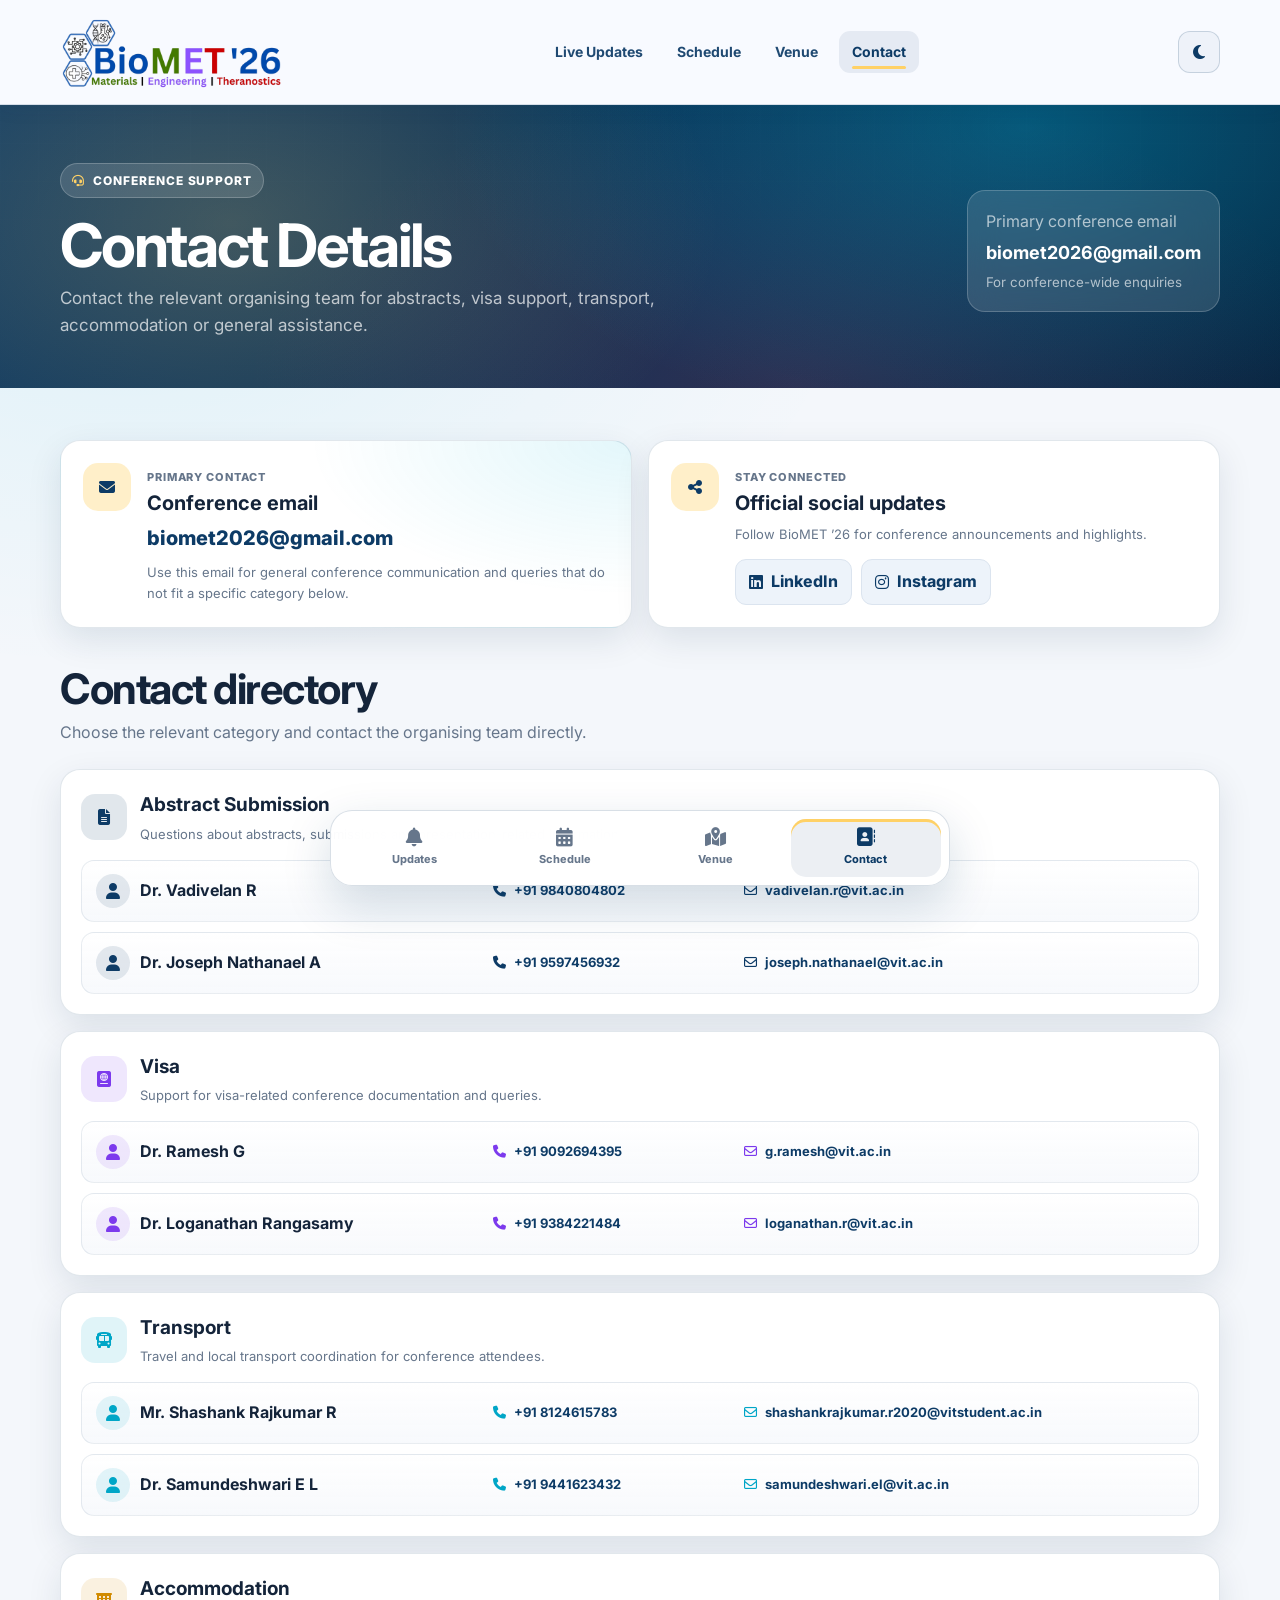
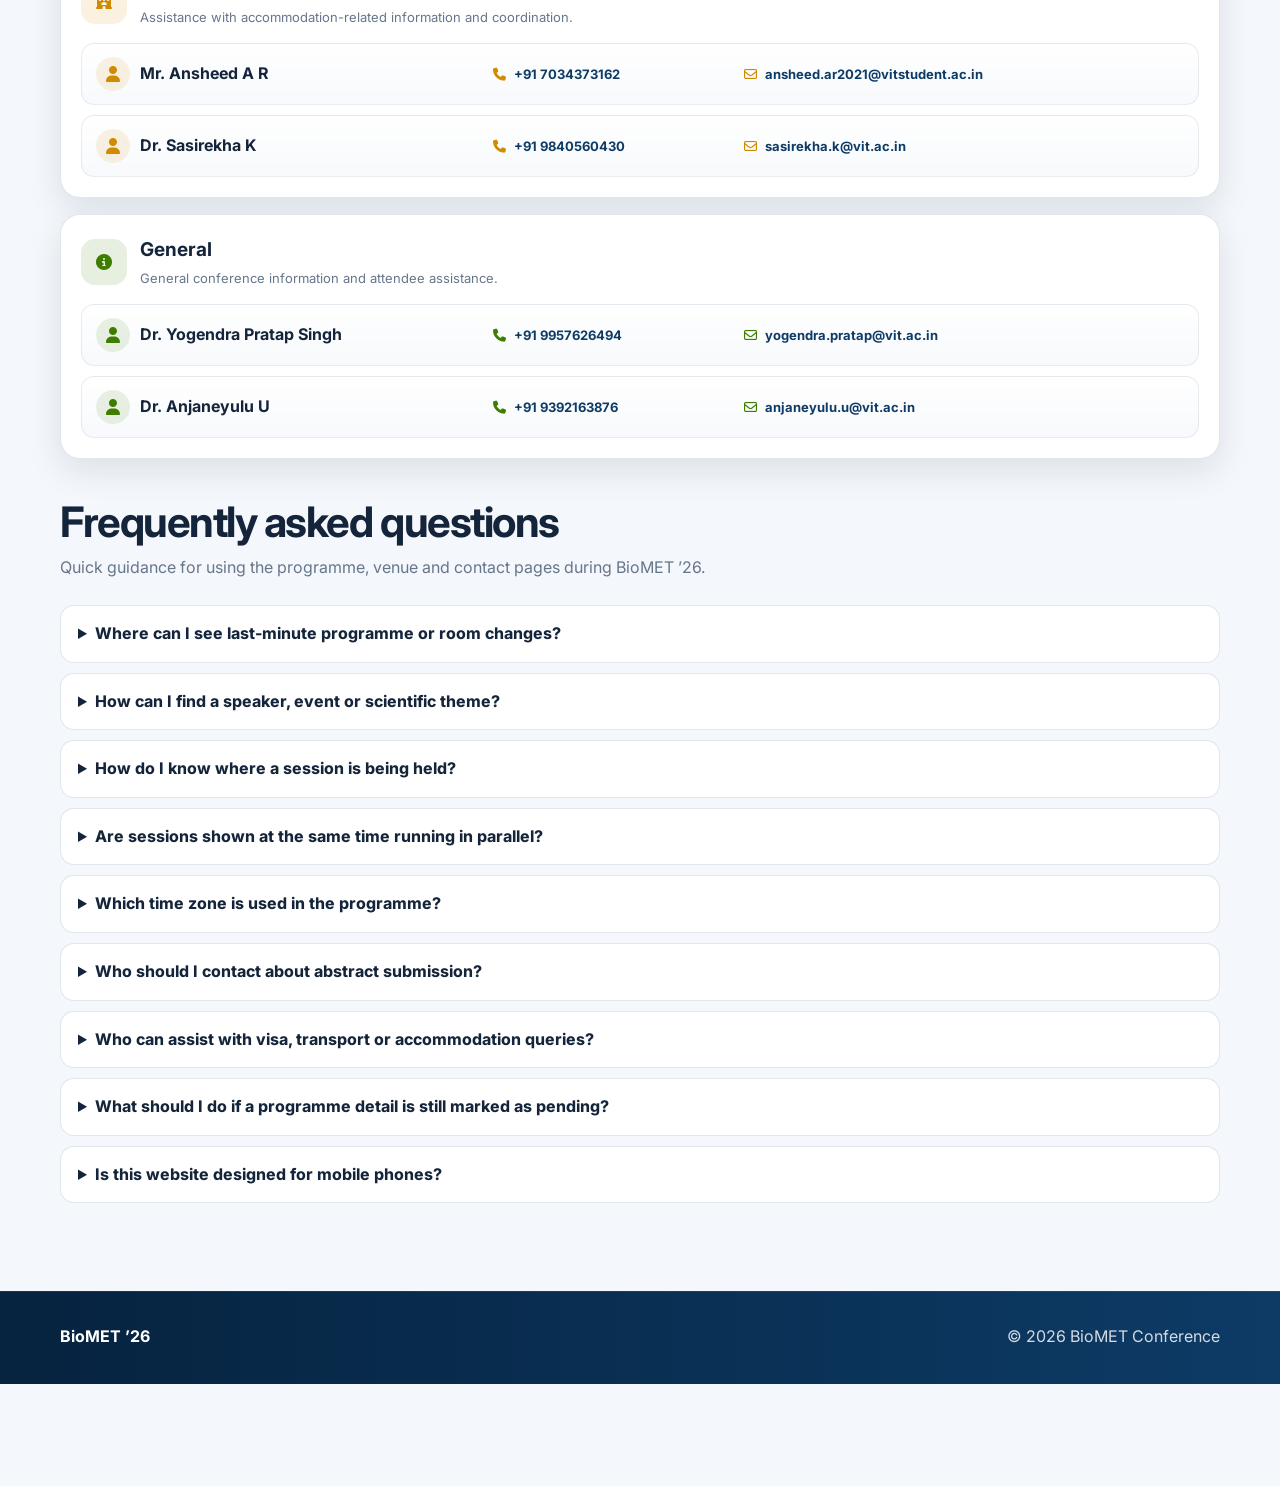
==== contact.html @ bb127b2c "Initial Commit" ====
<!DOCTYPE html>
<html lang="en">
<head>
  <meta charset="UTF-8">
  <meta name="viewport" content="width=device-width,initial-scale=1,viewport-fit=cover">
  <meta name="theme-color" content="#f8faff">
  <meta name="description" content="BioMET ’26 conference contact details">
  <title>Contact | BioMET ’26</title>
  <link rel="icon" type="image/png" href="assets/icons/logo.png">
  <link rel="preconnect" href="https://fonts.googleapis.com">
  <link rel="preconnect" href="https://fonts.gstatic.com" crossorigin>
  <link href="https://fonts.googleapis.com/css2?family=Inter:wght@400;500;600;700;800&display=swap" rel="stylesheet">
  <link rel="stylesheet" href="https://cdnjs.cloudflare.com/ajax/libs/font-awesome/6.7.2/css/all.min.css">
  <link rel="stylesheet" href="assets/css/style.css">
</head>
<body data-page="contact">
  <a class="skip-link" href="#main-content">Skip to content</a>

  <header class="app-header">
    <div class="container header-inner">
      <a class="brand" href="index.html" aria-label="BioMET home"><img src="assets/icons/logo.png" alt="BioMET ’26"></a>
      <nav class="desktop-nav" aria-label="Primary navigation">
        <a href="index.html" data-nav="home">Live Updates</a>
        <a href="schedule.html" data-nav="schedule">Schedule</a>
        <a href="venue.html" data-nav="venue">Venue</a>
        <a href="contact.html" data-nav="contact">Contact</a>
      </nav>
      <div class="header-tools">
        <button class="icon-button theme-button" type="button" data-theme-toggle aria-label="Toggle colour theme"><i class="fa-solid fa-moon"></i></button>
        <button class="icon-button menu-button" id="menuButton" type="button" aria-expanded="false" aria-controls="drawer" aria-label="Open menu"><i class="fa-solid fa-bars"></i></button>
      </div>
    </div>
  </header>

  <aside class="drawer" id="drawer" aria-hidden="true">
    <button class="drawer-backdrop" id="drawerBackdrop" aria-label="Close menu"></button>
    <div class="drawer-panel">
      <div class="drawer-title"><strong>Conference menu</strong><button class="icon-button" id="drawerClose" type="button" aria-label="Close menu"><i class="fa-solid fa-xmark"></i></button></div>
      <nav class="drawer-nav" aria-label="Mobile navigation">
        <a href="index.html" data-nav="home"><i class="fa-solid fa-bell"></i>Live Updates</a>
        <a href="schedule.html" data-nav="schedule"><i class="fa-solid fa-calendar-days"></i>Schedule</a>
        <a href="venue.html" data-nav="venue"><i class="fa-solid fa-map-location-dot"></i>Venue</a>
        <a href="contact.html" data-nav="contact"><i class="fa-solid fa-address-book"></i>Contact</a>
      </nav>
    </div>
  </aside>

  <main id="main-content">
    <section class="page-hero">
      <div class="container page-hero-inner">
        <div>
          <span class="page-kicker"><i class="fa-solid fa-headset"></i>Conference support</span>
          <h1>Contact Details</h1>
          <p>Contact the relevant organising team for abstracts, visa support, transport, accommodation or general assistance.</p>
        </div>
        <div class="hero-status">
          <span>Primary conference email</span>
          <strong id="primaryEmailHero">biomet2026@gmail.com</strong>
          <small>For conference-wide enquiries</small>
        </div>
      </div>
    </section>

    <section class="page-content">
      <div class="container">
        <div class="contact-overview-grid">
          <article class="contact-overview-card contact-overview-primary">
            <span class="contact-overview-icon"><i class="fa-solid fa-envelope"></i></span>
            <div>
              <span class="contact-overline">Primary contact</span>
              <h2>Conference email</h2>
              <a class="contact-overview-value" id="primaryEmailLink" href="mailto:biomet2026@gmail.com">biomet2026@gmail.com</a>
              <p>Use this email for general conference communication and queries that do not fit a specific category below.</p>
            </div>
          </article>

          <article class="contact-overview-card">
            <span class="contact-overview-icon"><i class="fa-solid fa-share-nodes"></i></span>
            <div>
              <span class="contact-overline">Stay connected</span>
              <h2>Official social updates</h2>
              <p>Follow BioMET ’26 for conference announcements and highlights.</p>
              <div class="social-contact-links">
                <a id="linkedinLink" href="#" target="_blank" rel="noopener noreferrer"><i class="fa-brands fa-linkedin"></i>LinkedIn</a>
                <a id="instagramLink" href="#" target="_blank" rel="noopener noreferrer"><i class="fa-brands fa-instagram"></i>Instagram</a>
              </div>
            </div>
          </article>
        </div>

        <div class="section-heading contact-directory-heading">
          <div>
            <h2>Contact directory</h2>
            <p>Choose the relevant category and contact the organising team directly.</p>
          </div>
        </div>

        <div class="contact-groups" id="contactGroups"></div>

        <section class="faq" aria-labelledby="faqHeading">
          <div class="section-heading">
            <div>
              <h2 id="faqHeading">Frequently asked questions</h2>
              <p>Quick guidance for using the programme, venue and contact pages during BioMET ’26.</p>
            </div>
          </div>
          <div id="faqList"></div>
        </section>
      </div>
    </section>
  </main>

  <footer class="footer">
    <div class="container footer-inner">
      <div><strong data-conference-name>BioMET ’26</strong></div>
      <div>© <span data-current-year></span> BioMET Conference</div>
    </div>
  </footer>

  <nav class="app-dock" aria-label="Conference pages">
    <a href="index.html" data-nav="home"><i class="fa-solid fa-bell"></i><span>Updates</span></a>
    <a href="schedule.html" data-nav="schedule"><i class="fa-solid fa-calendar-days"></i><span>Schedule</span></a>
    <a href="venue.html" data-nav="venue"><i class="fa-solid fa-map-location-dot"></i><span>Venue</span></a>
    <a href="contact.html" data-nav="contact"><i class="fa-solid fa-address-book"></i><span>Contact</span></a>
  </nav>

  <div class="toast" id="toast" role="status" aria-live="polite"><i class="fa-solid fa-circle-info"></i><span id="toastText">Updated</span></div>
  <script src="assets/js/data.js"></script>
  <script src="assets/js/app.js"></script>
</body>
</html>
---- assets/css/style.css ----
:root{
  --navy:#071a30;--navy2:#0c2a49;--blue:#2d68e8;--cyan:#23c4cb;--green:#17a874;
  --amber:#e49a20;--red:#d84f4f;--violet:#7458d8;--bg:#f4f7fb;--card:#fff;
  --soft:#edf3fa;--text:#14243a;--muted:#66768b;--line:#dbe4ef;
  --shadow:0 12px 34px rgba(13,38,70,.10);--radius:20px;--header:78px;--dock:76px;--max:1160px;
}
html[data-theme="dark"]{--bg:#07111f;--card:#0e1c2c;--soft:#0a1725;--text:#eef5ff;--muted:#a5b5c8;--line:#27394d;--shadow:0 12px 34px rgba(0,0,0,.28)}
*{box-sizing:border-box}html{scroll-behavior:smooth;min-width:320px}body{margin:0;min-width:320px;min-height:100vh;padding-bottom:calc(var(--dock) + 26px);background:var(--bg);color:var(--text);font-family:Inter,system-ui,-apple-system,"Segoe UI",sans-serif;line-height:1.6;overflow-x:hidden}body.no-scroll{overflow:hidden}a{color:inherit;text-decoration:none}button,input,select{font:inherit}button,a{-webkit-tap-highlight-color:transparent}img{display:block;max-width:100%}[hidden]{display:none!important}.container{width:min(calc(100% - 32px),var(--max));margin:auto}.sr-only{position:absolute;width:1px;height:1px;padding:0;margin:-1px;overflow:hidden;clip:rect(0,0,0,0);white-space:nowrap;border:0}.skip-link{position:fixed;top:10px;left:10px;z-index:9999;padding:10px 14px;border-radius:10px;background:#fff;color:#071a30;font-weight:800;transform:translateY(-160%)}.skip-link:focus{transform:translateY(0)}
.app-header{position:sticky;top:0;z-index:1000;min-height:var(--header);background:rgba(7,26,48,.95);border-bottom:1px solid rgba(255,255,255,.1);backdrop-filter:blur(16px);color:#fff}.header-inner{min-height:var(--header);display:flex;align-items:center;justify-content:space-between;gap:24px}.brand img{width:205px}.desktop-nav{display:flex;gap:5px}.desktop-nav a{padding:10px 13px;border-radius:11px;color:rgba(255,255,255,.72);font-size:14px;font-weight:700}.desktop-nav a:hover,.desktop-nav a.active{color:#fff;background:rgba(255,255,255,.11)}.header-tools{display:flex;gap:8px}.icon-button{width:42px;height:42px;display:grid;place-items:center;border:0;border-radius:12px;background:rgba(255,255,255,.1);color:inherit;cursor:pointer}.icon-button:hover{background:rgba(255,255,255,.17)}.menu-button{display:none}
.drawer{position:fixed;inset:0;z-index:1400;visibility:hidden;pointer-events:none}.drawer.open{visibility:visible;pointer-events:auto}.drawer-backdrop{position:absolute;inset:0;border:0;background:rgba(0,0,0,.58);opacity:0;backdrop-filter:blur(4px);transition:.25s}.drawer.open .drawer-backdrop{opacity:1}.drawer-panel{position:absolute;right:0;top:0;width:min(86vw,360px);height:100%;padding:20px;background:var(--card);color:var(--text);transform:translateX(100%);transition:.25s;box-shadow:-20px 0 50px rgba(0,0,0,.28)}.drawer.open .drawer-panel{transform:translateX(0)}.drawer-title{display:flex;align-items:center;justify-content:space-between;padding-bottom:16px;border-bottom:1px solid var(--line)}.drawer-title .icon-button{background:var(--soft)}.drawer-nav{margin-top:18px;display:grid;gap:8px}.drawer-nav a{display:flex;align-items:center;gap:12px;padding:14px;border-radius:13px;background:var(--soft);font-weight:750}.drawer-nav a.active{background:var(--blue);color:#fff}.drawer-nav i{width:20px}
.page-hero{position:relative;overflow:hidden;color:#fff;background:radial-gradient(circle at 80% 0%,rgba(35,196,203,.2),transparent 32%),linear-gradient(145deg,#06111f,#071a30 58%,#0b3152)}.page-hero:after{content:"";position:absolute;inset:0;opacity:.15;background-image:linear-gradient(rgba(255,255,255,.05) 1px,transparent 1px),linear-gradient(90deg,rgba(255,255,255,.05) 1px,transparent 1px);background-size:38px 38px;mask-image:linear-gradient(to bottom,#000,transparent)}.page-hero-inner{position:relative;z-index:1;min-height:270px;padding:58px 0 48px;display:grid;grid-template-columns:minmax(0,1fr) auto;align-items:center;gap:30px}.page-kicker{display:inline-flex;align-items:center;gap:8px;padding:7px 11px;border:1px solid rgba(53,209,213,.27);border-radius:999px;background:rgba(53,209,213,.11);color:#dbfbfc;font-size:12px;font-weight:800;text-transform:uppercase;letter-spacing:.08em}.page-kicker i{color:#35d1d5}.page-hero h1{margin:16px 0 8px;font-size:clamp(38px,5vw,60px);line-height:1.05;letter-spacing:-.045em}.page-hero p{max-width:700px;margin:0;color:rgba(255,255,255,.7);font-size:17px}.hero-status{min-width:220px;padding:18px;border:1px solid rgba(255,255,255,.13);border-radius:18px;background:rgba(255,255,255,.08);backdrop-filter:blur(15px)}.hero-status span,.hero-status small{display:block;color:rgba(255,255,255,.64)}.hero-status strong{display:block;margin:4px 0;font-size:18px}
.page-content{padding:52px 0 78px}.section-heading{margin-bottom:24px;display:flex;align-items:flex-end;justify-content:space-between;gap:20px}.section-heading h2{margin:0;font-size:clamp(28px,4vw,42px);line-height:1.1;letter-spacing:-.035em}.section-heading p{max-width:650px;margin:8px 0 0;color:var(--muted)}.button{min-height:45px;padding:10px 15px;display:inline-flex;align-items:center;justify-content:center;gap:9px;border:1px solid transparent;border-radius:12px;cursor:pointer;font-weight:750;transition:.2s}.button:hover{transform:translateY(-1px)}.button-primary{background:linear-gradient(145deg,var(--blue),#4b7cff);color:#fff;box-shadow:0 12px 24px rgba(45,104,232,.22)}.button-secondary{background:var(--card);border-color:var(--line);color:var(--text)}.button-ghost{background:transparent;border-color:var(--line);color:var(--blue)}.button-block{width:100%}
.dashboard-strip{position:relative;z-index:4;margin-top:-30px;display:grid;grid-template-columns:repeat(3,1fr);gap:14px}.metric-card{padding:20px;display:flex;align-items:center;gap:14px;background:var(--card);border:1px solid var(--line);border-radius:18px;box-shadow:var(--shadow)}.metric-icon{width:46px;height:46px;flex:0 0 46px;display:grid;place-items:center;border-radius:14px;color:var(--accent);background:color-mix(in srgb,var(--accent) 11%,transparent)}.metric-card strong,.metric-card span{display:block}.metric-card strong{font-size:16px}.metric-card span{color:var(--muted);font-size:12px}.updates-grid{display:grid;grid-template-columns:minmax(0,1fr) 300px;gap:22px;align-items:start}.updates-feed{display:grid;gap:14px}.update-card{position:relative;padding:20px;display:grid;grid-template-columns:auto minmax(0,1fr);gap:15px;background:var(--card);border:1px solid var(--line);border-radius:var(--radius);box-shadow:var(--shadow)}.update-card:before{content:"";position:absolute;left:0;top:20px;bottom:20px;width:4px;border-radius:0 4px 4px 0;background:var(--accent)}.update-icon{width:44px;height:44px;display:grid;place-items:center;border-radius:14px;color:var(--accent);background:color-mix(in srgb,var(--accent) 11%,transparent)}.update-head{display:flex;justify-content:space-between;gap:16px}.update-head h3{margin:0;font-size:17px}.update-head time{flex:0 0 auto;color:var(--muted);font-size:12px}.update-card p{margin:6px 0 0;color:var(--muted)}.update-label{margin-top:11px;display:inline-flex;padding:4px 8px;border-radius:999px;color:var(--accent);background:color-mix(in srgb,var(--accent) 10%,transparent);font-size:10px;font-weight:800;text-transform:uppercase;letter-spacing:.07em}.side-card{position:sticky;top:calc(var(--header) + 18px);padding:22px;border-radius:var(--radius);color:#fff;background:radial-gradient(circle at 80% 10%,rgba(53,209,213,.18),transparent 38%),linear-gradient(145deg,var(--navy),var(--navy2));box-shadow:var(--shadow)}.side-card h3{margin:15px 0 7px}.side-card p{margin:0 0 18px;color:rgba(255,255,255,.67);font-size:14px}.side-icon{width:48px;height:48px;display:grid;place-items:center;border-radius:15px;color:#35d1d5;background:rgba(53,209,213,.13)}.quick-links{display:grid;gap:9px}.quick-links a{padding:12px;display:flex;align-items:center;justify-content:space-between;border:1px solid rgba(255,255,255,.1);border-radius:12px;background:rgba(255,255,255,.07);font-size:13px;font-weight:750}
.schedule-tools{margin-bottom:22px;display:grid;grid-template-columns:minmax(0,1fr) 220px;gap:12px}.search-control,.select-control{min-height:47px;display:flex;align-items:center;border:1px solid var(--line);border-radius:13px;background:var(--card)}.search-control{padding:0 14px;gap:10px}.search-control i,.select-control i{color:var(--muted)}.search-control input{width:100%;border:0;outline:0;background:transparent;color:var(--text)}.select-control{position:relative}.select-control select{width:100%;height:45px;padding:0 40px 0 13px;appearance:none;border:0;outline:0;background:transparent;color:var(--text);font-weight:650}.select-control i{position:absolute;right:14px;pointer-events:none}.day-tabs{margin-bottom:22px;display:flex;gap:8px;overflow-x:auto;padding-bottom:5px}.day-tab{min-height:43px;flex:0 0 auto;padding:8px 14px;border:1px solid var(--line);border-radius:12px;background:var(--card);color:var(--muted);cursor:pointer;font-weight:750}.day-tab.active{background:var(--blue);border-color:var(--blue);color:#fff;box-shadow:0 10px 22px rgba(45,104,232,.2)}.schedule-list{display:grid;gap:13px}.session-card{padding:19px;display:grid;grid-template-columns:116px minmax(0,1fr) auto;gap:20px;align-items:center;border:1px solid var(--line);border-radius:var(--radius);background:var(--card);box-shadow:var(--shadow)}.session-time{color:var(--blue)}.session-time strong,.session-time span{display:block}.session-time strong{font-size:18px}.session-time span{color:var(--muted);font-size:12px}.session-main h3{margin:0;font-size:17px}.session-main p{margin:5px 0 0;color:var(--muted);font-size:14px}.session-meta{margin-top:10px;display:flex;flex-wrap:wrap;gap:8px 15px;color:var(--muted);font-size:12px}.session-meta span{display:inline-flex;align-items:center;gap:6px}.track-pill{align-self:start;padding:5px 9px;border-radius:999px;color:var(--accent);background:color-mix(in srgb,var(--accent) 11%,transparent);font-size:10px;font-weight:800;text-transform:uppercase;letter-spacing:.05em;white-space:nowrap}.empty-state{padding:55px 20px;text-align:center;border:1px dashed var(--line);border-radius:var(--radius);background:var(--soft);color:var(--muted)}.empty-state i{color:var(--blue);font-size:34px}.empty-state h3{margin:12px 0 4px;color:var(--text)}.empty-state p{margin:0}
.venue-layout{display:grid;grid-template-columns:minmax(0,1.3fr) minmax(320px,.7fr);gap:22px}.map-card{position:relative;min-height:570px;overflow:hidden;border:1px solid var(--line);border-radius:28px;background:var(--card);box-shadow:var(--shadow)}#venueMap{min-height:570px}.map-placeholder{position:absolute;inset:0;z-index:2;padding:30px;display:grid;place-content:center;justify-items:center;text-align:center;background:radial-gradient(circle at 30% 30%,rgba(45,104,232,.11),transparent 35%),var(--card);color:var(--muted)}.map-placeholder i{margin-bottom:13px;color:var(--blue);font-size:44px}.map-placeholder strong{color:var(--text)}.map-placeholder span{max-width:440px;margin-top:7px}.venue-stack{display:grid;gap:13px}.info-card{padding:18px;display:grid;grid-template-columns:auto minmax(0,1fr);gap:14px;border:1px solid var(--line);border-radius:var(--radius);background:var(--card)}.info-icon{width:44px;height:44px;display:grid;place-items:center;border-radius:14px;color:var(--blue);background:color-mix(in srgb,var(--blue) 11%,transparent)}.info-card small{color:var(--muted);font-weight:700}.info-card h3{margin:2px 0 5px;font-size:17px}.info-card p{margin:0;color:var(--muted);font-size:14px}.venue-buttons{display:grid;grid-template-columns:1fr 1fr;gap:9px}.room-grid{margin-top:24px;display:grid;grid-template-columns:repeat(3,1fr);gap:14px}.room-card{padding:18px;border:1px solid var(--line);border-radius:17px;background:var(--card)}.room-card i{color:var(--blue)}.room-card strong{display:block;margin-top:9px}.room-card span{color:var(--muted);font-size:13px}
.contact-layout{display:grid;grid-template-columns:minmax(0,1fr) 330px;gap:22px;align-items:start}.contact-grid{display:grid;grid-template-columns:repeat(2,1fr);gap:15px}.contact-card{padding:22px;border:1px solid var(--line);border-radius:var(--radius);background:var(--card);box-shadow:var(--shadow)}.contact-icon{width:47px;height:47px;display:grid;place-items:center;border-radius:14px;color:var(--accent);background:color-mix(in srgb,var(--accent) 11%,transparent)}.contact-card h3{margin:15px 0 4px}.contact-card>p{margin:0 0 13px;color:var(--muted);font-size:13px}.contact-links{display:grid;gap:9px}.contact-links a{display:flex;align-items:center;gap:9px;color:var(--muted);font-size:14px;word-break:break-word}.contact-links a:hover{color:var(--blue)}.help-card{position:sticky;top:calc(var(--header) + 18px);padding:23px;color:#fff;border-radius:var(--radius);background:radial-gradient(circle at 85% 10%,rgba(53,209,213,.18),transparent 38%),linear-gradient(145deg,var(--navy),var(--navy2));box-shadow:var(--shadow)}.help-card h3{margin:15px 0 6px}.help-card p{margin:0 0 17px;color:rgba(255,255,255,.68)}.help-list{margin:16px 0;display:grid;gap:10px}.help-list div{display:flex;align-items:flex-start;gap:9px;color:rgba(255,255,255,.75);font-size:13px}.help-list i{margin-top:4px;color:#35d1d5}.faq{margin-top:28px}.faq details{margin-bottom:10px;padding:15px 17px;border:1px solid var(--line);border-radius:14px;background:var(--card)}.faq summary{cursor:pointer;font-weight:750}.faq p{margin:10px 0 0;color:var(--muted)}
.footer{padding:32px 0 34px;background:#06111f;color:rgba(255,255,255,.68)}.footer-inner{display:flex;justify-content:space-between;gap:20px}.footer strong{color:#fff}.app-dock{position:fixed;left:50%;bottom:14px;z-index:1200;width:min(calc(100% - 28px),620px);min-height:var(--dock);padding:8px;display:grid;grid-template-columns:repeat(4,1fr);transform:translateX(-50%);border:1px solid color-mix(in srgb,var(--line) 78%,transparent);border-radius:22px;background:color-mix(in srgb,var(--card) 91%,transparent);color:var(--muted);box-shadow:0 18px 48px rgba(7,25,48,.18);backdrop-filter:blur(20px)}.app-dock a{padding:7px 5px;display:flex;flex-direction:column;align-items:center;justify-content:center;gap:4px;border-radius:15px;font-size:11px;font-weight:750}.app-dock i{font-size:19px}.app-dock a:hover,.app-dock a.active{color:var(--blue);background:color-mix(in srgb,var(--blue) 9%,transparent)}.toast{position:fixed;right:18px;bottom:calc(var(--dock) + 28px);z-index:1600;min-width:230px;padding:13px 16px;display:flex;align-items:center;gap:9px;opacity:0;transform:translateY(20px);pointer-events:none;border-radius:13px;background:var(--navy);color:#fff;box-shadow:var(--shadow);transition:.25s}.toast.show{opacity:1;transform:translateY(0)}.toast i{color:#35d1d5}
@media(max-width:980px){.desktop-nav{display:none}.menu-button{display:grid}.updates-grid,.contact-layout{grid-template-columns:1fr}.side-card,.help-card{position:static}.venue-layout{grid-template-columns:1fr}.dashboard-strip{grid-template-columns:1fr 1fr}.metric-card:last-child{grid-column:1/-1}}
@media(max-width:720px){:root{--header:68px;--dock:68px}.container{width:min(calc(100% - 24px),var(--max))}.brand img{width:170px}.theme-button{display:none}.page-hero-inner{min-height:250px;padding:45px 0 42px;grid-template-columns:1fr;gap:20px}.hero-status{width:100%;min-width:0}.dashboard-strip{margin-top:-22px;grid-template-columns:1fr}.metric-card:last-child{grid-column:auto}.page-content{padding:42px 0 62px}.section-heading{align-items:stretch;flex-direction:column}.section-heading .button{width:100%}.update-card{grid-template-columns:1fr}.update-head{align-items:flex-start;flex-direction:column;gap:4px}.schedule-tools{grid-template-columns:1fr}.session-card{grid-template-columns:1fr;gap:11px}.track-pill{grid-row:1;justify-self:start}.session-time{grid-row:2;display:flex;align-items:baseline;gap:8px}.session-main{grid-row:3}.venue-buttons,.room-grid,.contact-grid{grid-template-columns:1fr}.map-card,#venueMap{min-height:410px}.footer-inner{flex-direction:column}.app-dock{bottom:0;width:100%;min-height:calc(var(--dock) + env(safe-area-inset-bottom));padding:7px 6px calc(7px + env(safe-area-inset-bottom));border-left:0;border-right:0;border-bottom:0;border-radius:18px 18px 0 0}.toast{left:12px;right:12px;bottom:calc(var(--dock) + 14px + env(safe-area-inset-bottom))}}
@media(max-width:400px){.brand img{width:150px}.app-dock a{font-size:9px}.app-dock i{font-size:17px}}
@media(prefers-reduced-motion:reduce){*,*:before,*:after{scroll-behavior:auto!important;animation-duration:.01ms!important;animation-iteration-count:1!important;transition-duration:.01ms!important}}


/* ======================================================================
   BioMET ’26 official website colour alignment
   Header: soft off-white with navy navigation
   Footer: navy gradient
   Brand palette: navy, teal, gold and coral
   ====================================================================== */
:root {
  --navy: #0d3b66;
  --navy2: #06233f;
  --blue: #0d3b66;
  --cyan: #00b4d8;
  --teal: #00b4d8;
  --gold: #ffd166;
  --coral: #ef476f;
  --green: #3f7d00;
  --amber: #d18b00;
  --red: #ef476f;
  --violet: #7c3aed;
  --header: 104px;
}

body {
  background:
    radial-gradient(1200px 600px at 10% 10%, rgba(0, 180, 216, .08), transparent 60%),
    radial-gradient(1000px 500px at 90% 0%, rgba(255, 209, 102, .10), transparent 55%),
    var(--bg);
}

/* The header stays aligned with the main BioMET website in both themes. */
.app-header {
  min-height: var(--header);
  color: var(--navy);
  background: rgba(248, 250, 255, .96);
  border-bottom: 1px solid rgba(13, 59, 102, .14);
  backdrop-filter: saturate(160%) blur(10px);
  -webkit-backdrop-filter: saturate(160%) blur(10px);
  box-shadow: 0 5px 18px rgba(13, 59, 102, .06);
}

.header-inner {
  min-height: var(--header);
  padding-block: 10px;
}

.brand {
  min-width: 0;
  display: inline-flex;
  align-items: center;
}

.brand img {
  width: auto !important;
  height: 78px;
  max-width: min(440px, 49vw);
  object-fit: contain;
}

.desktop-nav {
  gap: 8px;
}

.desktop-nav a {
  position: relative;
  color: rgba(13, 59, 102, .92);
  font-weight: 700;
}

.desktop-nav a:hover,
.desktop-nav a.active {
  color: var(--navy);
  background: rgba(13, 59, 102, .08);
}

.desktop-nav a.active::after {
  content: "";
  position: absolute;
  left: 13px;
  right: 13px;
  bottom: 4px;
  height: 3px;
  border-radius: 999px;
  background: var(--gold);
}

.app-header .icon-button {
  color: var(--navy);
  background: rgba(13, 59, 102, .04);
  border: 1px solid rgba(13, 59, 102, .18);
}

.app-header .icon-button:hover {
  color: var(--navy2);
  background: rgba(13, 59, 102, .09);
}

.drawer-title .icon-button {
  color: var(--navy);
  border: 1px solid rgba(13, 59, 102, .12);
}

.drawer-nav a.active {
  color: #fff;
  background: linear-gradient(135deg, var(--navy), var(--navy2));
}

/* Hero uses the same BioMET palette without requiring a banner image. */
.page-hero {
  background:
    radial-gradient(800px 430px at 80% 8%, rgba(0, 180, 216, .34), transparent 72%),
    radial-gradient(680px 420px at 18% 42%, rgba(255, 209, 102, .22), transparent 72%),
    radial-gradient(760px 430px at 62% 100%, rgba(239, 71, 111, .16), transparent 72%),
    linear-gradient(120deg, var(--navy), var(--navy2));
}

.page-kicker {
  color: #fff;
  background: rgba(255, 255, 255, .13);
  border-color: rgba(255, 255, 255, .21);
}

.page-kicker i,
.side-icon,
.help-list i,
.toast i {
  color: var(--gold);
}

.hero-status {
  background: rgba(255, 255, 255, .12);
  border-color: rgba(255, 255, 255, .20);
}

.button-primary {
  color: var(--navy);
  background: var(--gold);
  box-shadow: 0 12px 24px rgba(13, 59, 102, .16);
}

.button-primary:hover {
  color: var(--navy2);
  background: #ffda7f;
}

.button-ghost {
  color: var(--navy);
  border-color: rgba(13, 59, 102, .22);
}

.day-tab.active {
  color: #fff;
  background: var(--navy);
  border-color: var(--navy);
  box-shadow: 0 10px 22px rgba(13, 59, 102, .20);
}

.session-time,
.empty-state i,
.info-icon,
.room-card i,
.contact-links a:hover,
.map-placeholder i {
  color: var(--navy);
}

/* The quick-access/install column was removed, so announcements use full width. */
.updates-grid {
  display: block;
}

.updates-feed {
  width: 100%;
}

.update-card {
  border-color: rgba(13, 59, 102, .12);
}

.metric-card,
.session-card,
.contact-card,
.info-card,
.room-card,
.faq details {
  border-color: rgba(13, 59, 102, .12);
}

/* Same footer treatment as the main BioMET website. */
.footer {
  color: rgba(255, 255, 255, .82);
  background: linear-gradient(90deg, var(--navy2), var(--navy));
  border-top: 1px solid rgba(255, 255, 255, .08);
}

.footer strong {
  color: #fff;
}

/* Persistent mobile-first navigation; this is navigation, not an installable app bar. */
.app-dock {
  border-color: rgba(13, 59, 102, .16);
  background: color-mix(in srgb, #ffffff 94%, transparent);
  box-shadow: 0 18px 48px rgba(13, 59, 102, .18);
}

html[data-theme="dark"] .app-dock {
  background: color-mix(in srgb, var(--card) 94%, transparent);
}

.app-dock a:hover,
.app-dock a.active {
  color: var(--navy);
  background: rgba(13, 59, 102, .08);
}

.app-dock a.active {
  box-shadow: inset 0 3px 0 var(--gold);
}

.toast {
  background: linear-gradient(90deg, var(--navy2), var(--navy));
}

@media (max-width: 980px) {
  .brand img {
    max-width: min(410px, 64vw);
  }
}

@media (max-width: 720px) {
  :root {
    --header: 78px;
  }

  .header-inner {
    padding-block: 7px;
  }

  .brand img {
    width: auto !important;
    height: 57px;
    max-width: calc(100vw - 96px);
  }

  .menu-button {
    flex: 0 0 42px;
  }

  .page-hero-inner {
    padding-top: 42px;
  }
}

@media (max-width: 400px) {
  .brand img {
    height: 50px;
    max-width: calc(100vw - 82px);
  }
}


/* ======================================================================
   Detailed BioMET programme layout — updated from 12 July 2026 schedule
   ====================================================================== */

.programme-notice {
  margin-bottom: 22px;
  padding: 16px 18px;
  display: grid;
  grid-template-columns: auto minmax(0, 1fr);
  gap: 13px;
  align-items: start;
  border: 1px solid rgba(13, 59, 102, .14);
  border-radius: 16px;
  background: linear-gradient(135deg, rgba(255, 209, 102, .18), rgba(0, 180, 216, .08));
  box-shadow: 0 10px 26px rgba(13, 59, 102, .07);
}

.programme-notice-icon {
  width: 42px;
  height: 42px;
  display: grid;
  place-items: center;
  border-radius: 13px;
  color: var(--navy);
  background: rgba(255, 255, 255, .82);
  border: 1px solid rgba(13, 59, 102, .10);
}

.programme-notice strong {
  display: block;
  color: var(--navy);
}

.programme-notice p {
  margin: 3px 0 0;
  color: var(--muted);
  font-size: 14px;
}

.schedule-tools {
  grid-template-columns: minmax(0, 1fr) minmax(260px, 360px);
}

.day-tabs {
  gap: 10px;
}

.day-tab {
  min-width: 140px;
  padding: 9px 15px;
  display: flex;
  flex-direction: column;
  align-items: flex-start;
  line-height: 1.25;
}

.day-tab span {
  color: inherit;
  font-size: 14px;
}

.day-tab small {
  margin-top: 3px;
  color: var(--muted);
  font-size: 11px;
  font-weight: 700;
}

.day-tab.active small {
  color: rgba(255, 255, 255, .78);
}

.schedule-summary-row {
  margin: 2px 0 18px;
  display: flex;
  align-items: center;
  justify-content: space-between;
  gap: 16px;
  color: var(--muted);
  font-size: 13px;
}

.schedule-summary-row strong {
  color: var(--navy);
  font-size: 14px;
}

.schedule-summary-row span {
  display: inline-flex;
  align-items: center;
  gap: 7px;
}

.schedule-list {
  display: grid;
  gap: 24px;
}

.time-block {
  position: relative;
  padding-left: 88px;
}

.time-block::before {
  content: "";
  position: absolute;
  left: 35px;
  top: 52px;
  bottom: -24px;
  width: 2px;
  background: linear-gradient(to bottom, rgba(13, 59, 102, .22), rgba(13, 59, 102, .04));
}

.time-block:last-child::before {
  display: none;
}

.time-block-heading {
  position: absolute;
  left: 0;
  top: 0;
  width: 72px;
  display: flex;
  flex-direction: column;
  align-items: center;
  text-align: center;
}

.time-icon {
  width: 42px;
  height: 42px;
  display: grid;
  place-items: center;
  border-radius: 50%;
  color: var(--navy);
  background: var(--card);
  border: 2px solid rgba(13, 59, 102, .18);
  box-shadow: 0 8px 20px rgba(13, 59, 102, .10);
}

.time-block-heading > div {
  margin-top: 8px;
}

.time-block-heading strong,
.time-block-heading span {
  display: block;
}

.time-block-heading strong {
  color: var(--navy);
  font-size: 12px;
  line-height: 1.25;
}

.time-block-heading span {
  margin-top: 2px;
  color: var(--muted);
  font-size: 10px;
  line-height: 1.25;
}

.time-block-heading small {
  margin-top: 7px;
  padding: 4px 6px;
  border-radius: 999px;
  color: var(--navy);
  background: rgba(255, 209, 102, .32);
  font-size: 9px;
  font-weight: 800;
  line-height: 1.2;
}

.parallel-grid {
  display: grid;
  grid-template-columns: repeat(auto-fit, minmax(235px, 1fr));
  gap: 12px;
}

.parallel-grid.single {
  grid-template-columns: 1fr;
}

.programme-card {
  position: relative;
  min-width: 0;
  padding: 17px;
  overflow: hidden;
  border: 1px solid rgba(13, 59, 102, .12);
  border-radius: 17px;
  background: var(--card);
  box-shadow: 0 9px 24px rgba(13, 59, 102, .08);
}

.programme-card::before {
  content: "";
  position: absolute;
  left: 0;
  top: 0;
  bottom: 0;
  width: 4px;
  background: var(--accent);
}

.programme-card-top {
  display: flex;
  align-items: flex-start;
  justify-content: space-between;
  gap: 10px;
}

.programme-card .track-pill {
  max-width: calc(100% - 72px);
  white-space: normal;
  line-height: 1.25;
  color: var(--accent);
  background: color-mix(in srgb, var(--accent) 11%, transparent);
}

.programme-date {
  flex: 0 0 auto;
  color: var(--muted);
  font-size: 10px;
  font-weight: 700;
}

.programme-card h3 {
  margin: 12px 0 5px;
  color: var(--text);
  font-size: 16px;
  line-height: 1.35;
}

.programme-card > p {
  margin: 0 0 11px;
  color: var(--muted);
  font-size: 13px;
  line-height: 1.5;
}

.session-details {
  display: grid;
  gap: 8px;
}

.session-detail {
  display: grid;
  grid-template-columns: 18px minmax(0, 1fr);
  gap: 7px;
  align-items: start;
  color: var(--muted);
  font-size: 12px;
  line-height: 1.45;
}

.session-detail i {
  margin-top: 3px;
  color: var(--accent);
}

.session-note {
  margin-top: 11px;
  padding: 9px 10px;
  border-radius: 10px;
  color: var(--navy);
  background: rgba(255, 209, 102, .20);
  font-size: 11px;
  font-weight: 700;
}

html[data-theme="dark"] .programme-notice-icon {
  background: rgba(255, 255, 255, .10);
}

html[data-theme="dark"] .programme-notice strong,
html[data-theme="dark"] .schedule-summary-row strong,
html[data-theme="dark"] .time-block-heading strong {
  color: var(--text);
}

@media (max-width: 900px) {
  .parallel-grid {
    grid-template-columns: repeat(2, minmax(0, 1fr));
  }

  .parallel-grid.single {
    grid-template-columns: 1fr;
  }
}

@media (max-width: 720px) {
  .schedule-tools {
    grid-template-columns: 1fr;
  }

  .day-tab {
    min-width: 128px;
  }

  .schedule-summary-row {
    align-items: flex-start;
    flex-direction: column;
    gap: 5px;
  }

  .time-block {
    padding-left: 0;
  }

  .time-block::before {
    display: none;
  }

  .time-block-heading {
    position: static;
    width: auto;
    margin-bottom: 9px;
    padding: 9px 12px;
    flex-direction: row;
    align-items: center;
    gap: 10px;
    text-align: left;
    border-radius: 13px;
    color: var(--navy);
    background: rgba(13, 59, 102, .06);
  }

  .time-icon {
    width: 36px;
    height: 36px;
    flex: 0 0 36px;
    border-width: 1px;
    box-shadow: none;
  }

  .time-block-heading > div {
    margin-top: 0;
  }

  .time-block-heading strong {
    font-size: 13px;
  }

  .time-block-heading span {
    font-size: 11px;
  }

  .time-block-heading small {
    margin: 0 0 0 auto;
  }

  .parallel-grid {
    grid-template-columns: 1fr;
  }

  .programme-card {
    padding: 16px;
  }
}

@media (max-width: 420px) {
  .programme-notice {
    grid-template-columns: 1fr;
  }

  .programme-card-top {
    flex-direction: column;
  }

  .programme-card .track-pill {
    max-width: 100%;
  }

  .programme-date {
    flex: initial;
  }

  .time-block-heading small {
    display: none;
  }
}


/* ======================================================================
   July 2026 refinements
   - Branded gradient dark mode
   - Native schedule dropdown contrast fix
   - Official grouped BioMET contact directory
   ====================================================================== */

/* Native dropdown menus need explicit option colours in dark mode. */
html[data-theme="dark"] .select-control {
  border-color: rgba(0, 180, 216, .26);
  background: linear-gradient(135deg, rgba(13, 59, 102, .88), rgba(6, 35, 63, .94));
  box-shadow: 0 10px 28px rgba(0, 0, 0, .20);
}

html[data-theme="dark"] .select-control select {
  color: #f4f8ff;
  color-scheme: dark;
}

html[data-theme="dark"] .select-control select option,
html[data-theme="dark"] .select-control select optgroup {
  color: #f4f8ff;
  background-color: #0a2948;
}

html[data-theme="dark"] .select-control i {
  color: var(--gold);
}

html[data-theme="dark"] .search-control {
  border-color: rgba(0, 180, 216, .24);
  background: linear-gradient(135deg, rgba(13, 59, 102, .78), rgba(6, 35, 63, .90));
}

html[data-theme="dark"] .search-control input::placeholder {
  color: rgba(238, 245, 255, .58);
}

/* Dark mode uses layered BioMET navy, teal, gold and coral gradients. */
html[data-theme="dark"] body {
  background:
    radial-gradient(1100px 680px at 5% -5%, rgba(0, 180, 216, .22), transparent 64%),
    radial-gradient(900px 560px at 96% 2%, rgba(255, 209, 102, .12), transparent 62%),
    radial-gradient(880px 560px at 55% 105%, rgba(239, 71, 111, .10), transparent 68%),
    linear-gradient(145deg, #06111f 0%, #0a2948 48%, #06233f 100%);
  background-attachment: fixed;
}

html[data-theme="dark"] .app-header {
  color: #fff;
  background:
    radial-gradient(500px 160px at 82% 0%, rgba(0, 180, 216, .18), transparent 72%),
    linear-gradient(90deg, rgba(6, 35, 63, .98), rgba(13, 59, 102, .98), rgba(6, 35, 63, .98));
  border-bottom-color: rgba(255, 255, 255, .13);
  box-shadow: 0 8px 28px rgba(0, 0, 0, .24);
}

html[data-theme="dark"] .desktop-nav a {
  color: rgba(255, 255, 255, .76);
}

html[data-theme="dark"] .desktop-nav a:hover,
html[data-theme="dark"] .desktop-nav a.active {
  color: #fff;
  background: rgba(255, 255, 255, .11);
}

html[data-theme="dark"] .app-header .icon-button {
  color: #fff;
  background: rgba(255, 255, 255, .08);
  border-color: rgba(255, 255, 255, .18);
}

html[data-theme="dark"] .app-header .icon-button:hover {
  color: var(--gold);
  background: rgba(255, 255, 255, .13);
}

html[data-theme="dark"] .drawer-panel {
  background:
    radial-gradient(500px 360px at 100% 0%, rgba(0, 180, 216, .16), transparent 70%),
    linear-gradient(155deg, #0b2f52, #061d35 70%);
}

html[data-theme="dark"] .drawer-title .icon-button,
html[data-theme="dark"] .drawer-nav a {
  color: var(--text);
  background: rgba(255, 255, 255, .07);
  border-color: rgba(255, 255, 255, .10);
}

html[data-theme="dark"] .drawer-nav a.active {
  color: #fff;
  background: linear-gradient(135deg, #0d3b66, #006f91);
}

html[data-theme="dark"] .metric-card,
html[data-theme="dark"] .update-card,
html[data-theme="dark"] .programme-card,
html[data-theme="dark"] .info-card,
html[data-theme="dark"] .room-card,
html[data-theme="dark"] .contact-overview-card,
html[data-theme="dark"] .contact-group,
html[data-theme="dark"] .contact-person,
html[data-theme="dark"] .faq details,
html[data-theme="dark"] .schedule-summary-row,
html[data-theme="dark"] .programme-notice {
  background:
    radial-gradient(500px 220px at 100% 0%, rgba(0, 180, 216, .08), transparent 72%),
    linear-gradient(145deg, rgba(14, 48, 82, .96), rgba(7, 29, 52, .96));
  border-color: rgba(135, 188, 222, .18);
  box-shadow: 0 14px 34px rgba(0, 0, 0, .24);
}

html[data-theme="dark"] .day-tab {
  color: rgba(238, 245, 255, .72);
  border-color: rgba(135, 188, 222, .18);
  background: linear-gradient(145deg, rgba(13, 59, 102, .76), rgba(6, 35, 63, .88));
}

html[data-theme="dark"] .day-tab.active {
  color: var(--navy2);
  border-color: var(--gold);
  background: linear-gradient(135deg, var(--gold), #ffdc83);
  box-shadow: 0 10px 24px rgba(0, 0, 0, .22);
}

html[data-theme="dark"] .day-tab.active small {
  color: rgba(6, 35, 63, .72);
}

html[data-theme="dark"] .app-dock {
  border-color: rgba(255, 255, 255, .13);
  background:
    radial-gradient(380px 120px at 50% 0%, rgba(0, 180, 216, .14), transparent 75%),
    linear-gradient(90deg, rgba(6, 35, 63, .96), rgba(13, 59, 102, .96));
  color: rgba(255, 255, 255, .66);
}

html[data-theme="dark"] .app-dock a:hover,
html[data-theme="dark"] .app-dock a.active {
  color: var(--gold);
  background: rgba(255, 255, 255, .09);
}

/* Contact page */
.contact-overview-grid {
  display: grid;
  grid-template-columns: repeat(2, minmax(0, 1fr));
  gap: 16px;
}

.contact-overview-card {
  min-width: 0;
  padding: 22px;
  display: grid;
  grid-template-columns: auto minmax(0, 1fr);
  gap: 16px;
  border: 1px solid rgba(13, 59, 102, .12);
  border-radius: var(--radius);
  background: var(--card);
  box-shadow: var(--shadow);
}

.contact-overview-primary {
  background:
    radial-gradient(460px 220px at 100% 0%, rgba(0, 180, 216, .11), transparent 70%),
    var(--card);
}

.contact-overview-icon {
  width: 48px;
  height: 48px;
  display: grid;
  place-items: center;
  border-radius: 15px;
  color: var(--navy);
  background: rgba(255, 209, 102, .35);
}

.contact-overline {
  color: var(--muted);
  font-size: 11px;
  font-weight: 800;
  text-transform: uppercase;
  letter-spacing: .08em;
}

.contact-overview-card h2 {
  margin: 3px 0 6px;
  font-size: 20px;
  line-height: 1.25;
}

.contact-overview-card p {
  margin: 8px 0 0;
  color: var(--muted);
  font-size: 13px;
}

.contact-overview-value {
  color: var(--navy);
  font-size: clamp(16px, 2vw, 20px);
  font-weight: 800;
  overflow-wrap: anywhere;
}

.contact-overview-value:hover {
  color: var(--teal);
}

.social-contact-links {
  margin-top: 14px;
  display: flex;
  flex-wrap: wrap;
  gap: 9px;
}

.social-contact-links a {
  min-height: 42px;
  padding: 9px 13px;
  display: inline-flex;
  align-items: center;
  gap: 8px;
  border: 1px solid var(--line);
  border-radius: 11px;
  color: var(--navy);
  background: var(--soft);
  font-weight: 750;
}

.contact-directory-heading {
  margin-top: 38px;
}

.contact-groups {
  display: grid;
  gap: 16px;
}

.contact-group {
  padding: 20px;
  border: 1px solid rgba(13, 59, 102, .12);
  border-radius: var(--radius);
  background: var(--card);
  box-shadow: var(--shadow);
}

.contact-group-head {
  margin-bottom: 15px;
  display: grid;
  grid-template-columns: auto minmax(0, 1fr);
  gap: 13px;
  align-items: center;
}

.contact-group-icon {
  width: 46px;
  height: 46px;
  display: grid;
  place-items: center;
  border-radius: 14px;
  color: var(--accent);
  background: color-mix(in srgb, var(--accent) 12%, transparent);
}

.contact-group-head h3 {
  margin: 0;
  font-size: 19px;
}

.contact-group-head p {
  margin: 3px 0 0;
  color: var(--muted);
  font-size: 13px;
}

.contact-person-list {
  display: grid;
  gap: 10px;
}

.contact-person {
  min-width: 0;
  padding: 13px 14px;
  display: grid;
  grid-template-columns: minmax(220px, 1.05fr) minmax(145px, .65fr) minmax(250px, 1.2fr);
  gap: 12px;
  align-items: center;
  border: 1px solid rgba(13, 59, 102, .09);
  border-radius: 13px;
  background: linear-gradient(180deg, rgba(255, 255, 255, .98), rgba(247, 249, 252, .96));
}

.contact-person-name {
  min-width: 0;
  display: flex;
  align-items: center;
  gap: 10px;
}

.person-avatar {
  width: 34px;
  height: 34px;
  flex: 0 0 34px;
  display: grid;
  place-items: center;
  border-radius: 50%;
  color: var(--accent);
  background: color-mix(in srgb, var(--accent) 11%, transparent);
}

.contact-person-link {
  min-width: 0;
  display: flex;
  align-items: center;
  gap: 8px;
  color: var(--navy);
  font-size: 13px;
  font-weight: 700;
}

.contact-person-link span {
  min-width: 0;
  overflow-wrap: anywhere;
}

.contact-person-link i {
  flex: 0 0 auto;
  color: var(--accent);
}

.contact-person-link:hover {
  color: var(--teal);
}

.faq {
  margin-top: 40px;
}

html[data-theme="dark"] .contact-overview-value,
html[data-theme="dark"] .social-contact-links a,
html[data-theme="dark"] .contact-person-link {
  color: var(--text);
}

html[data-theme="dark"] .social-contact-links a {
  border-color: rgba(135, 188, 222, .18);
  background: rgba(255, 255, 255, .07);
}

html[data-theme="dark"] .contact-overview-icon {
  color: var(--gold);
  background: rgba(255, 209, 102, .14);
}

@media (max-width: 900px) {
  .contact-person {
    grid-template-columns: 1fr 1fr;
  }

  .contact-person-name {
    grid-column: 1 / -1;
  }
}

@media (max-width: 720px) {
  .contact-overview-grid {
    grid-template-columns: 1fr;
  }

  .contact-person {
    grid-template-columns: 1fr;
    gap: 8px;
  }

  .contact-person-name {
    grid-column: auto;
  }
}

@media (max-width: 430px) {
  .contact-overview-card {
    grid-template-columns: 1fr;
  }
}
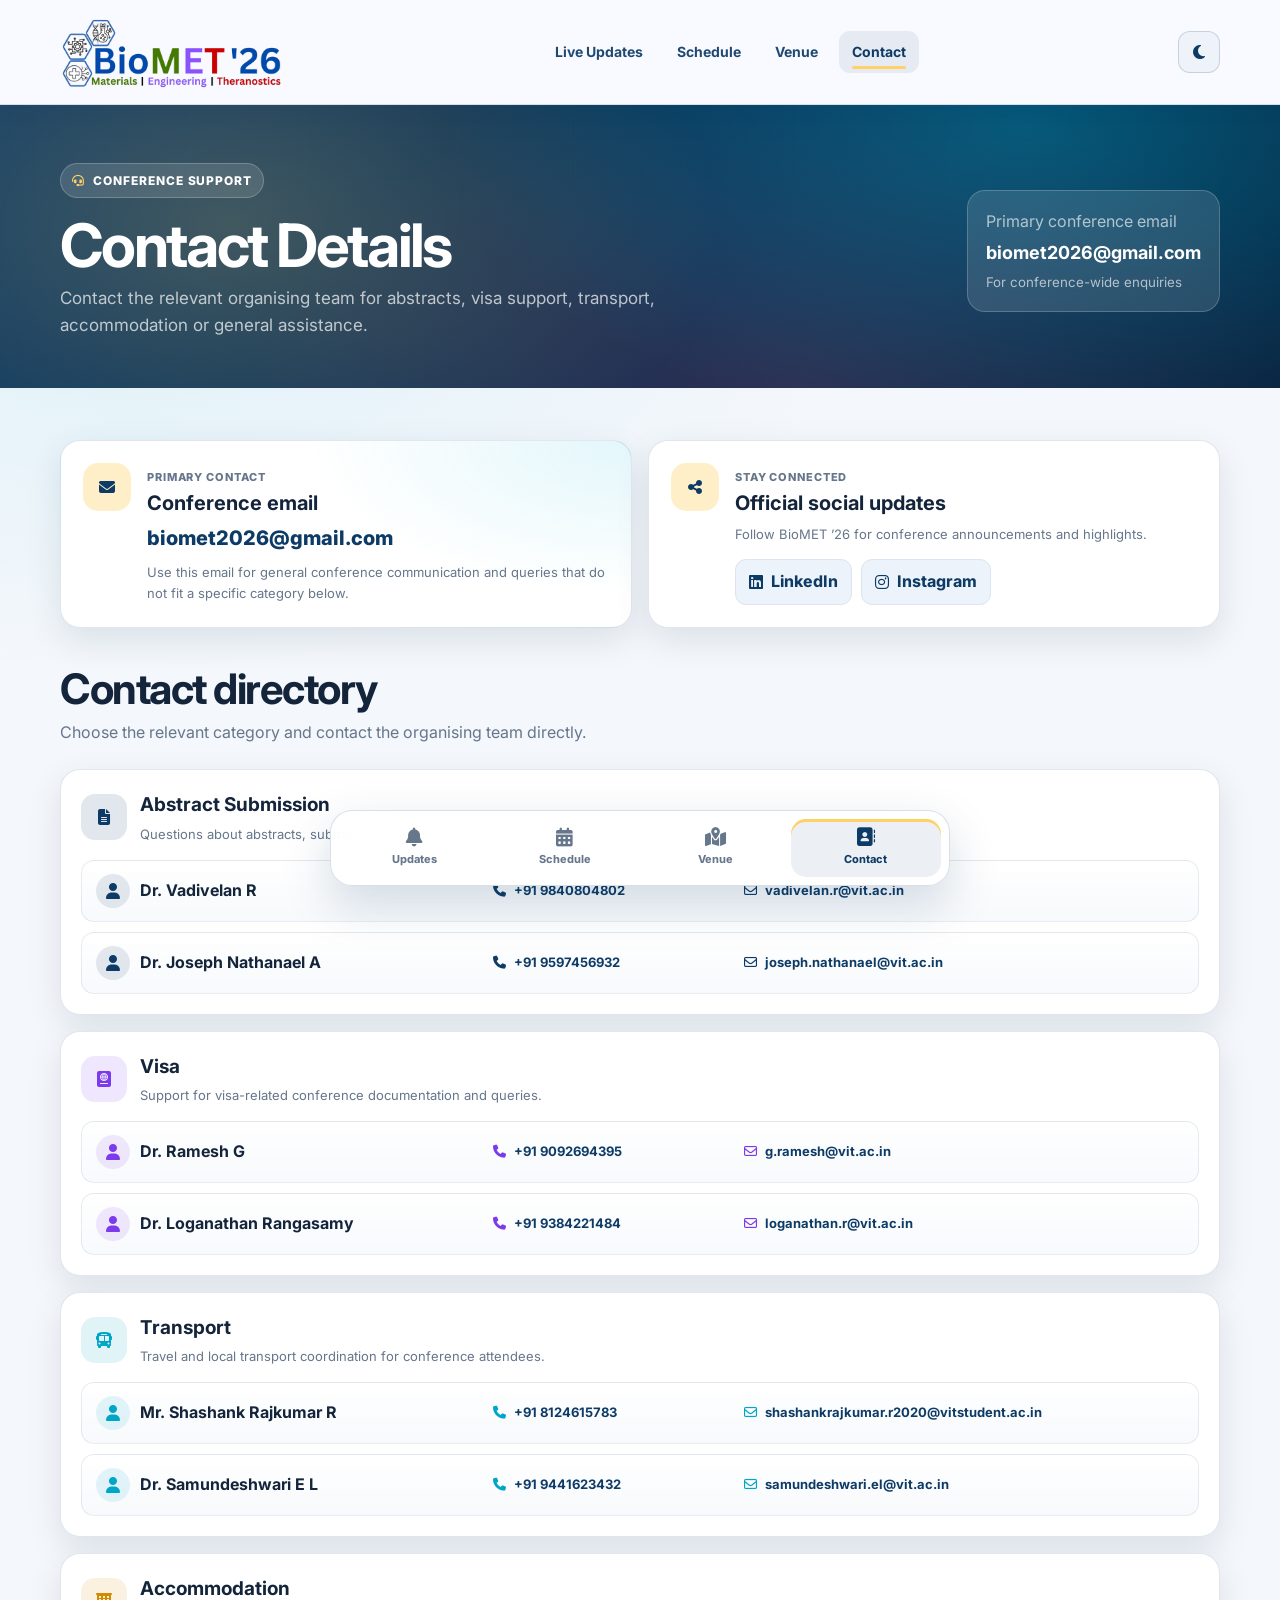
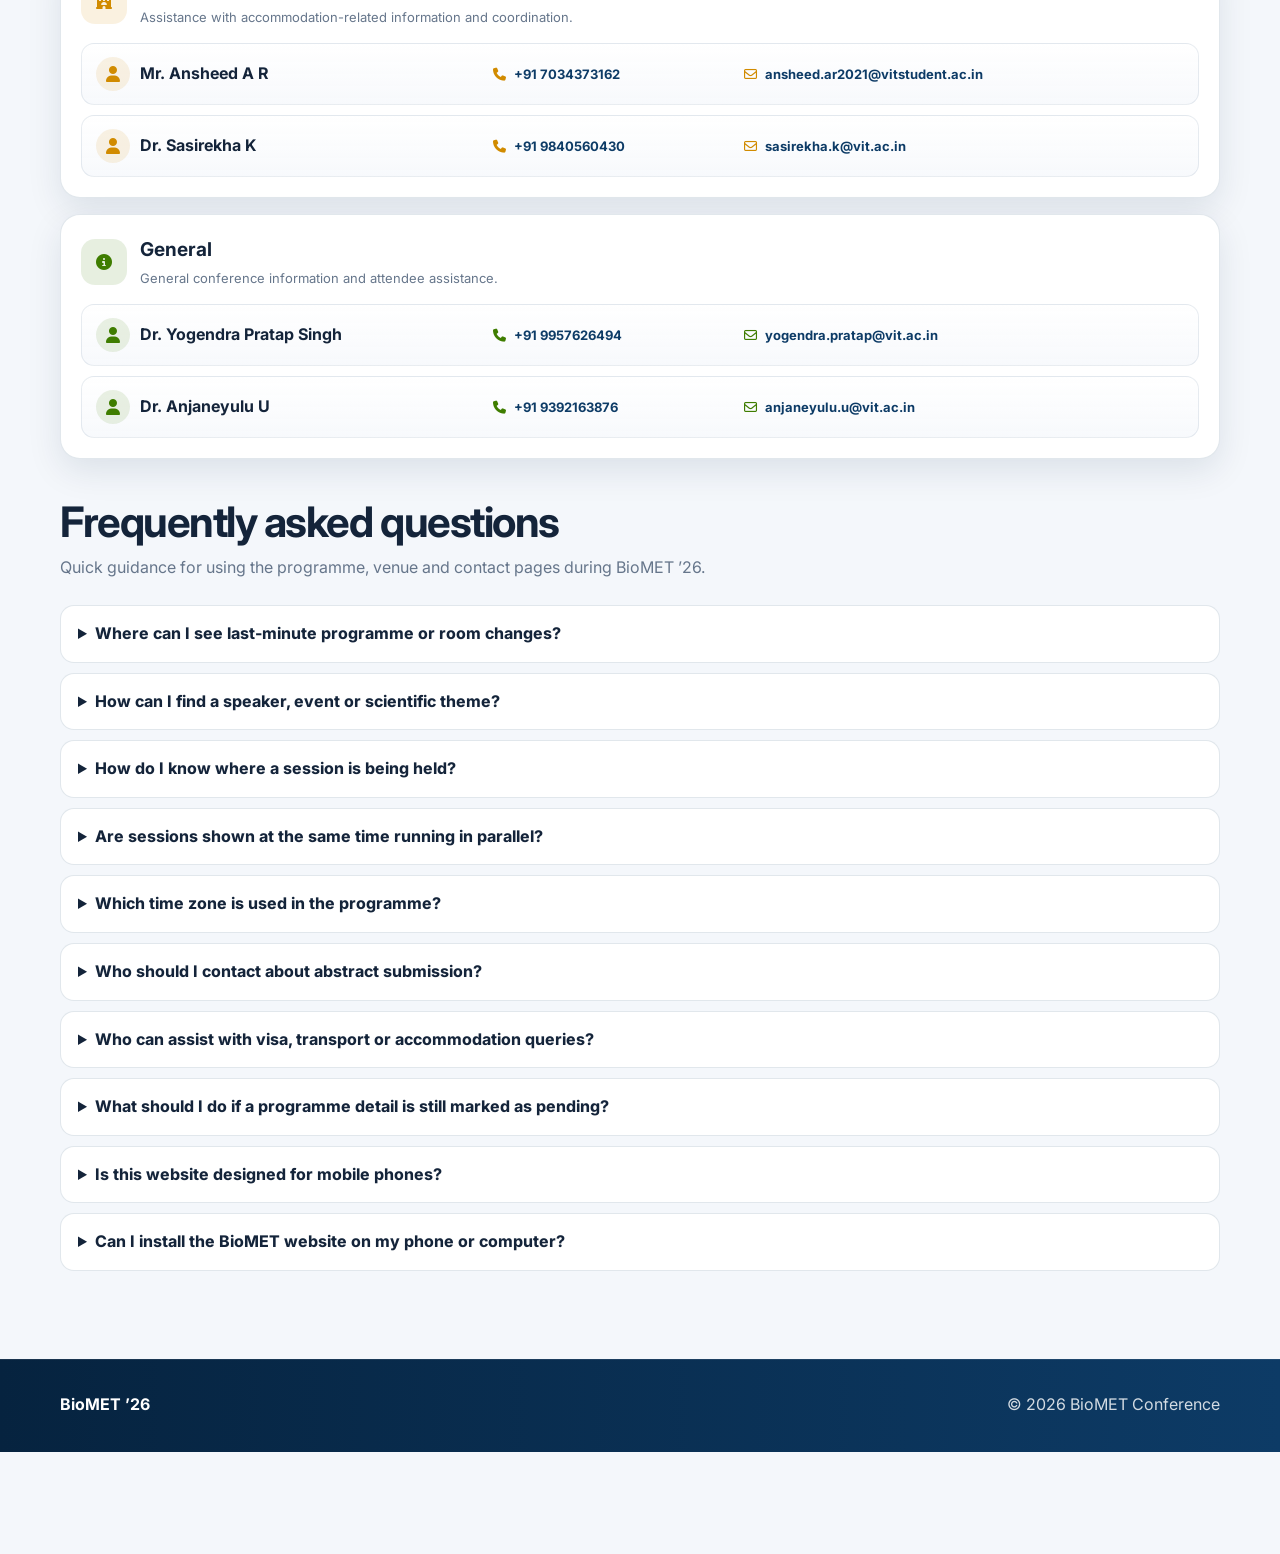
==== commit ab212f7b: "added PWA for all the app" ====
--- a/contact.html
+++ b/contact.html
@@ -6,8 +6,16 @@
   <meta name="theme-color" content="#f8faff">
   <meta name="description" content="BioMET ’26 conference contact details">
   <title>Contact | BioMET ’26</title>
-  <link rel="icon" type="image/png" href="assets/icons/logo.png">
-  <link rel="preconnect" href="https://fonts.googleapis.com">
+  <meta name="application-name" content="BioMET ’26">
+  <meta name="mobile-web-app-capable" content="yes">
+  <meta name="apple-mobile-web-app-capable" content="yes">
+  <meta name="apple-mobile-web-app-title" content="BioMET ’26">
+  <meta name="apple-mobile-web-app-status-bar-style" content="default">
+  <link rel="manifest" href="manifest.json">
+  <link rel="icon" type="image/png" sizes="64x64" href="assets/icons/favicon-64.png">
+  <link rel="apple-touch-icon" sizes="180x180" href="assets/icons/apple-touch-icon.png">
+
+<link rel="preconnect" href="https://fonts.googleapis.com">
   <link rel="preconnect" href="https://fonts.gstatic.com" crossorigin>
   <link href="https://fonts.googleapis.com/css2?family=Inter:wght@400;500;600;700;800&display=swap" rel="stylesheet">
   <link rel="stylesheet" href="https://cdnjs.cloudflare.com/ajax/libs/font-awesome/6.7.2/css/all.min.css">
--- a/assets/css/style.css
+++ b/assets/css/style.css
@@ -1050,3 +1050,19 @@
     grid-template-columns: 1fr;
   }
 }
+
+/* Progressive Web App / installed-window refinements */
+.app-header {
+  padding-top: env(safe-area-inset-top);
+}
+
+@media (display-mode: standalone) {
+  body {
+    overscroll-behavior-y: contain;
+  }
+
+  .app-header {
+    -webkit-user-select: none;
+    user-select: none;
+  }
+}
